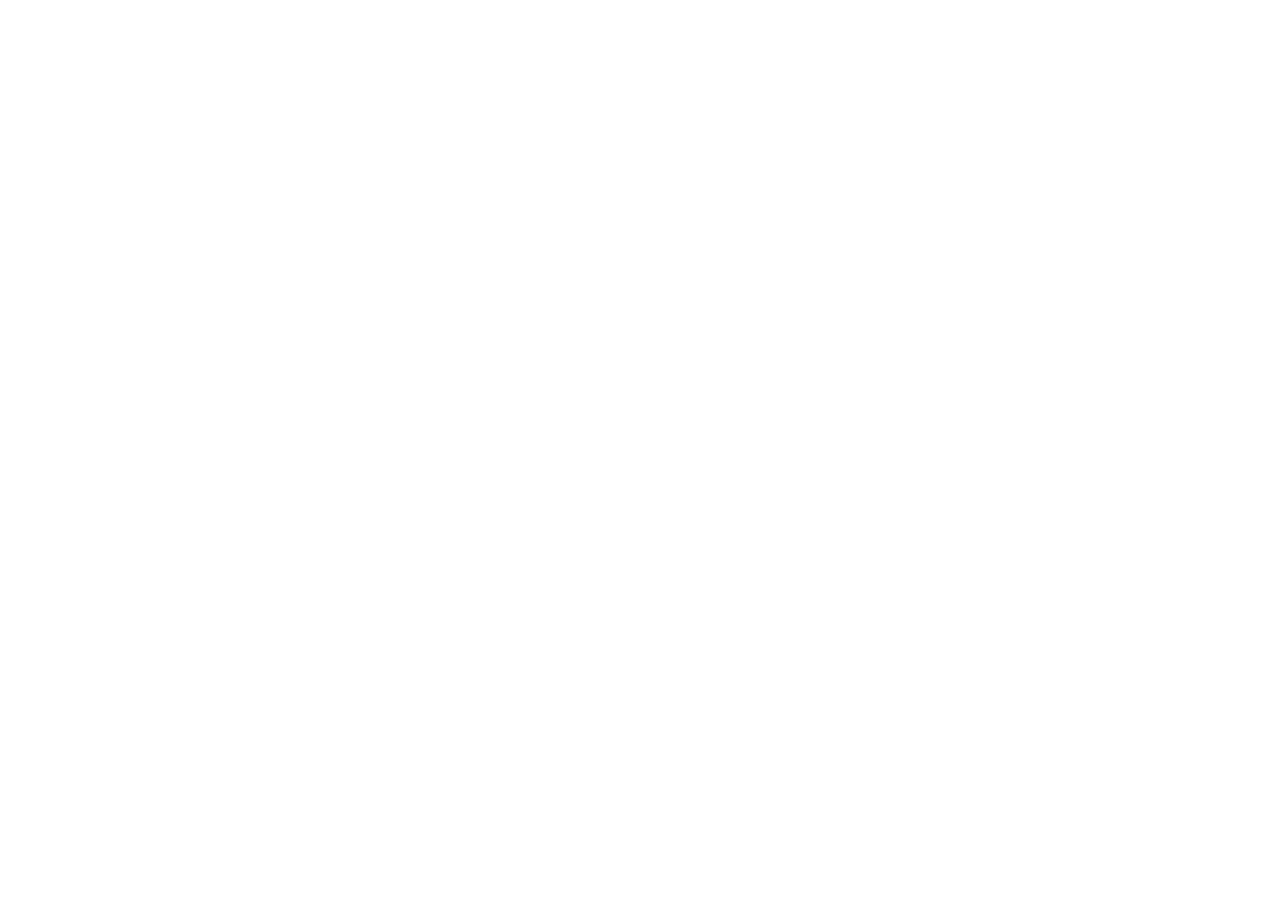
==== index.html @ f60be937 "login" ====
<!DOCTYPE html>
<head>
    <meta charset="UTF-8">
    <meta name="viewport" content="width=device-width, initial-scale=1.0">
    <title>гогираш</title>
    <link rel="stylesheet" href="/css/main.css"> 
</head>

<body>

</body>

</html>
---- css/main.css ----
@import url('https://fonts.googleapis.com/css2?family=Golos+Text:wght@400..900&display=swap');

* {
    margin: 0;
    padding: 0;
}

body {
    font-family: "Golos Text", sans-serif;
    font-weight: 400;
}

a{
    text-decoration: none;
}

img {
    max-width: 100%;
}
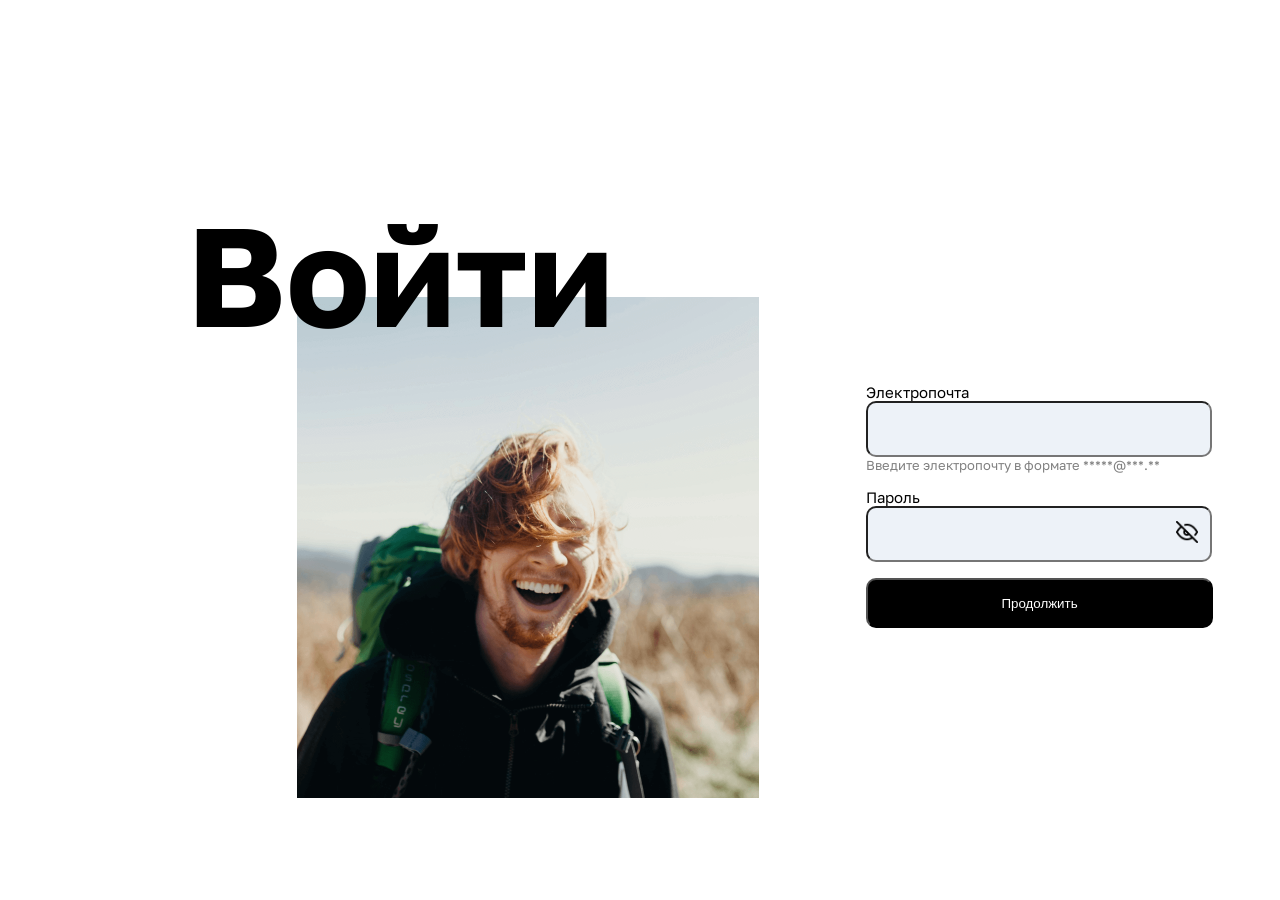
==== commit d861be9b: "login" ====
--- a/index.html
+++ b/index.html
@@ -1,13 +1,43 @@
 <!DOCTYPE html>
+<html lang="en">
 <head>
     <meta charset="UTF-8">
     <meta name="viewport" content="width=device-width, initial-scale=1.0">
-    <title>гогираш</title>
-    <link rel="stylesheet" href="/css/main.css"> 
+    <title>Login</title>
+    <link rel="preconnect" href="https://fonts.googleapis.com">
+    <link rel="preconnect" href="https://fonts.gstatic.com" crossorigin>
+    <link href="https://fonts.googleapis.com/css2?family=Golos+Text:wght@400..900&display=swap" rel="stylesheet">
+
+    <link rel="stylesheet" href="index.css">
 </head>
-
 <body>
-
+    <main>
+        <div>
+            <h1>Войти</h1>
+            <div>
+                <img
+                class="man"
+                srcset="images/man.png,"
+                src="images/man.png" 
+                alt="happy man"
+                >
+            </div>
+        </div>
+        <div class="Login">
+            <div class="email">
+                <p style="margin: 0px;">Электропочта</p>
+                <input class="input" type="text" name="names">
+                <p style="font-size: 13px; margin: 0px; color: gray;">Введите электропочту в формате *****@***.**</p>
+            </div>
+            <div class="password">
+                <p style="margin-top: 15px; margin-bottom: 0px;">Пароль</p>
+                <input class="input_password" type="password" name="pass" style="position: absolute">
+                <img src="images/Eye.png" alt="Eye" class="eye">
+            </div>
+            <div>
+                <button class="button">Продолжить</button>
+            </div>
+        </div>
+    </main>
 </body>
-
 </html>
--- a/index.css
+++ b/index.css
@@ -0,0 +1,83 @@
+body {
+    font-family: "Golos Text", sans-serif;
+    width: 100%;
+}
+
+main {
+    display: flex;  
+}
+
+h1 {
+    position: absolute;
+    font-size: 140px;
+    font-weight: bold;
+    margin-left: 179px;
+    margin-top: 182.37px;
+}
+
+.man {
+    height: 501px;
+    width: 462px;
+    margin-top: 289px;
+    margin-left: 289px;
+}
+
+.Login {
+    /* background-color:beige; */
+    width: 343px;
+    height: 251px;
+    margin-top: 375px;
+    margin-left: 107px;
+    /* gap: 30px; */
+}
+
+
+
+
+.email {
+    font-family: "Golos Text", sans-serif;
+    font-size: 15px;
+}
+
+.input {
+    height: 50px;
+    width: 325px; 
+    background-color: #edf2f8;
+    border-radius: 10px;
+    padding-left: 15px;
+    display: block; 
+}
+
+.password {
+    font-family: "Golos Text", sans-serif;
+    font-size: 15px;
+    height: 90px;
+}
+
+.input_password {
+    height: 50px;
+    width: 325px; 
+    background-color: #edf2f8;
+    border-radius: 10px;
+    padding-left: 15px;
+    display: block;
+}
+.eye {
+    width: 22px;
+    height: 22px;
+    filter: invert(100%);
+    margin-top: 15px;
+    margin-left: 310px;
+}
+
+.button {
+   width: 347px;
+   height: 50px;
+   background-color: black;
+   color: white;
+   padding-right: 16px;
+   padding-left: 16px;
+   border-radius: 10px;
+   margin-top: 0px;
+
+}
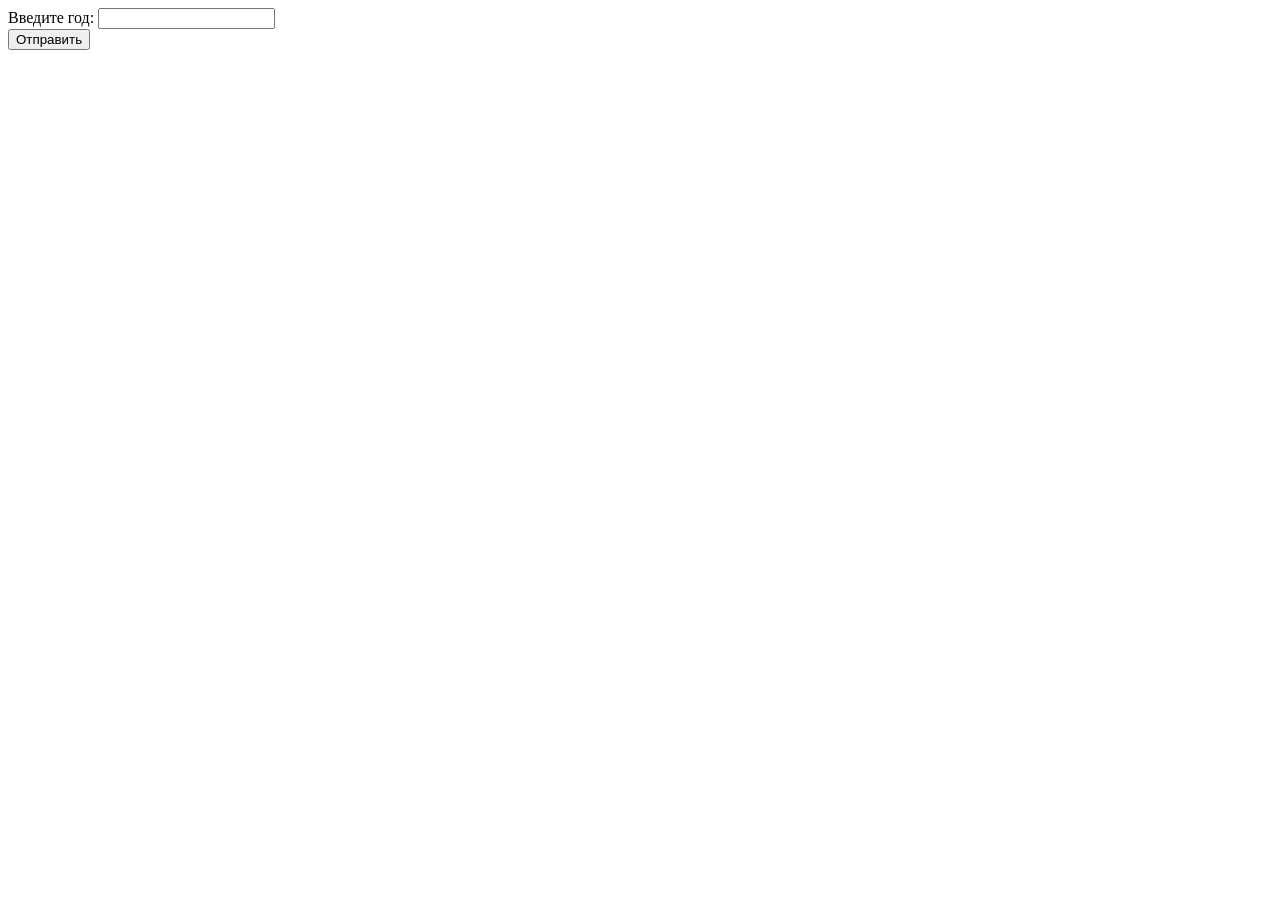
==== commit 46fb3c67: "ex4_num1" ====
--- a/index.html
+++ b/index.html
@@ -3,41 +3,13 @@
 <head>
     <meta charset="UTF-8">
     <meta name="viewport" content="width=device-width, initial-scale=1.0">
-    <title>Login</title>
-    <link rel="preconnect" href="https://fonts.googleapis.com">
-    <link rel="preconnect" href="https://fonts.gstatic.com" crossorigin>
-    <link href="https://fonts.googleapis.com/css2?family=Golos+Text:wght@400..900&display=swap" rel="stylesheet">
-
-    <link rel="stylesheet" href="index.css">
+    <title>test_php</title>
 </head>
 <body>
-    <main>
-        <div>
-            <h1>Войти</h1>
-            <div>
-                <img
-                class="man"
-                srcset="images/man.png,"
-                src="images/man.png" 
-                alt="happy man"
-                >
-            </div>
-        </div>
-        <div class="Login">
-            <div class="email">
-                <p style="margin: 0px;">Электропочта</p>
-                <input class="input" type="text" name="names">
-                <p style="font-size: 13px; margin: 0px; color: gray;">Введите электропочту в формате *****@***.**</p>
-            </div>
-            <div class="password">
-                <p style="margin-top: 15px; margin-bottom: 0px;">Пароль</p>
-                <input class="input_password" type="password" name="pass" style="position: absolute">
-                <img src="images/Eye.png" alt="Eye" class="eye">
-            </div>
-            <div>
-                <button class="button">Продолжить</button>
-            </div>
-        </div>
-    </main>
+    <form action="index.php" method="post">
+    <label>Введите год: <input type="number" name="year"></label>
+    <br>
+    <button type="submit">Отправить</button>
+</form>
 </body>
 </html>
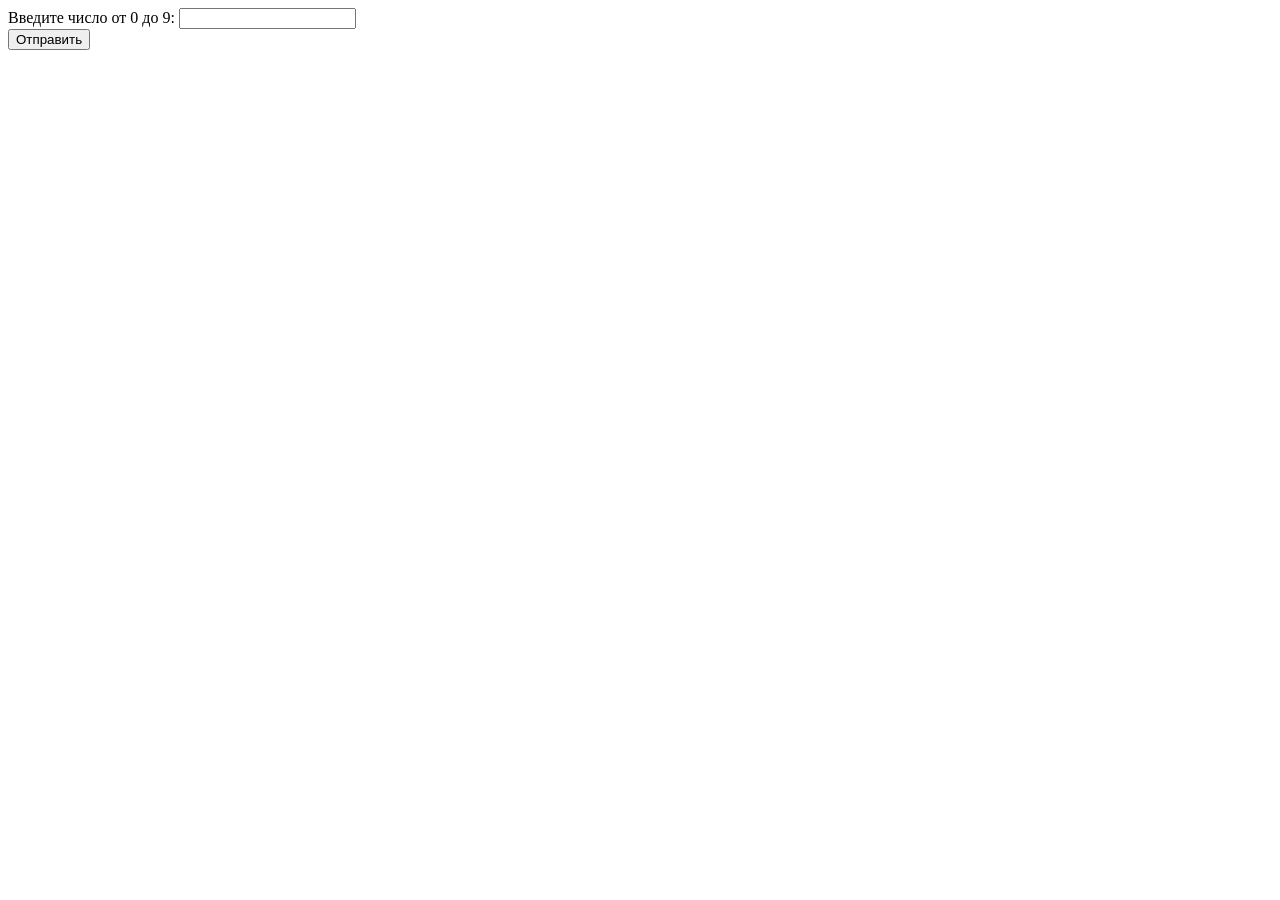
==== commit 55c80d8e: "v2" ====
--- a/index.html
+++ b/index.html
@@ -7,7 +7,7 @@
 </head>
 <body>
     <form action="index.php" method="post">
-    <label>Введите год: <input type="number" name="year"></label>
+    <label>Введите число от 0 до 9: <input type="number" name="digit"></label>
     <br>
     <button type="submit">Отправить</button>
 </form>
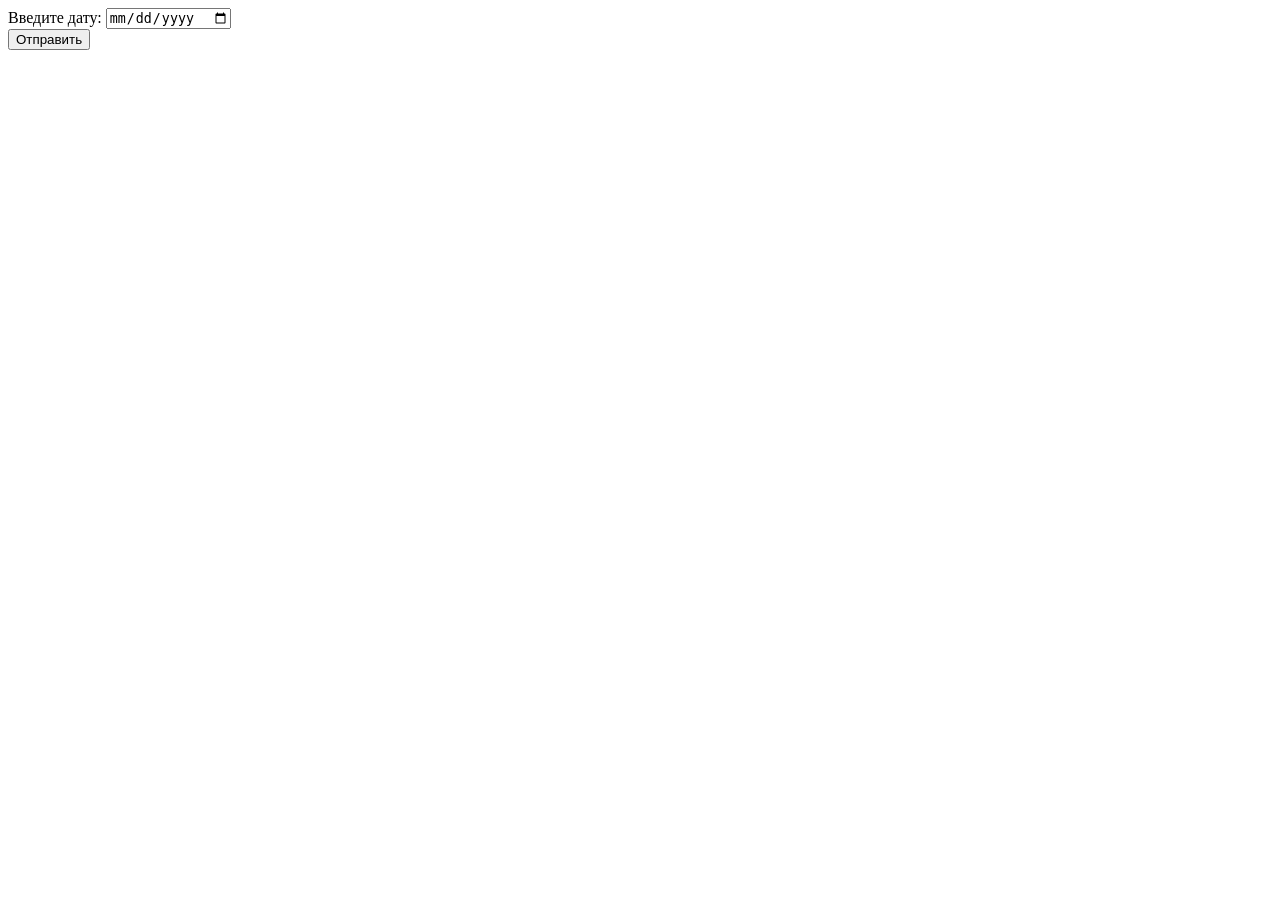
==== commit 4aba834b: "v2" ====
--- a/index.html
+++ b/index.html
@@ -7,7 +7,7 @@
 </head>
 <body>
     <form action="index.php" method="post">
-    <label>Введите число от 0 до 9: <input type="number" name="digit"></label>
+    <label>Введите дату: <input type="date" name="birthdate"></label>
     <br>
     <button type="submit">Отправить</button>
 </form>
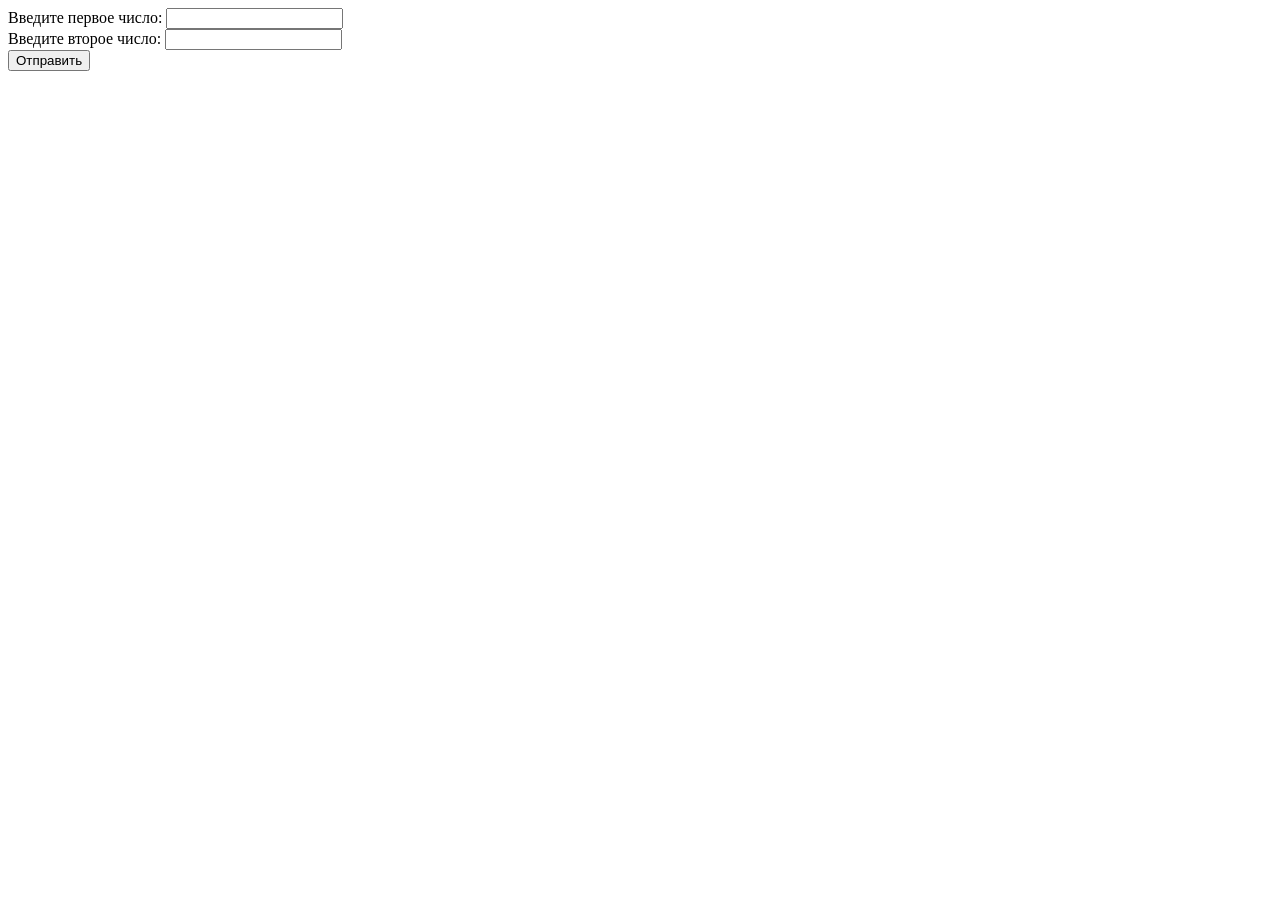
==== commit 5dc1277c: "v2" ====
--- a/index.html
+++ b/index.html
@@ -7,7 +7,9 @@
 </head>
 <body>
     <form action="index.php" method="post">
-    <label>Введите дату: <input type="date" name="birthdate"></label>
+    <label>Введите первое число: <input type="number" name="nums1"></label>
+    <br>
+    <label>Введите второе число: <input type="number" name="nums2"></label>
     <br>
     <button type="submit">Отправить</button>
 </form>
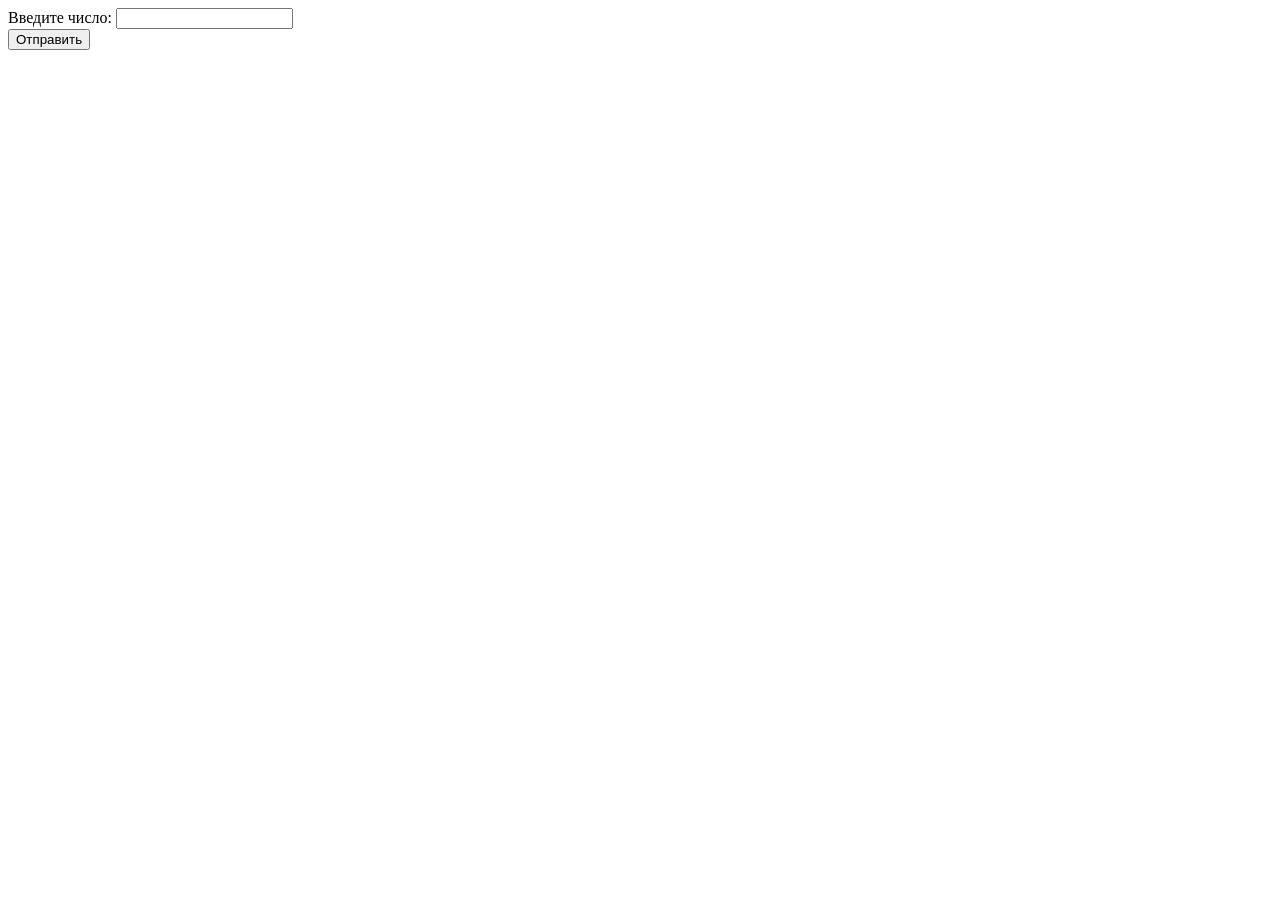
==== commit 6504e2e4: "v2" ====
--- a/index.html
+++ b/index.html
@@ -7,9 +7,7 @@
 </head>
 <body>
     <form action="index.php" method="post">
-    <label>Введите первое число: <input type="number" name="nums1"></label>
-    <br>
-    <label>Введите второе число: <input type="number" name="nums2"></label>
+    <label>Введите число: <input type="number" name="nums"></label>
     <br>
     <button type="submit">Отправить</button>
 </form>
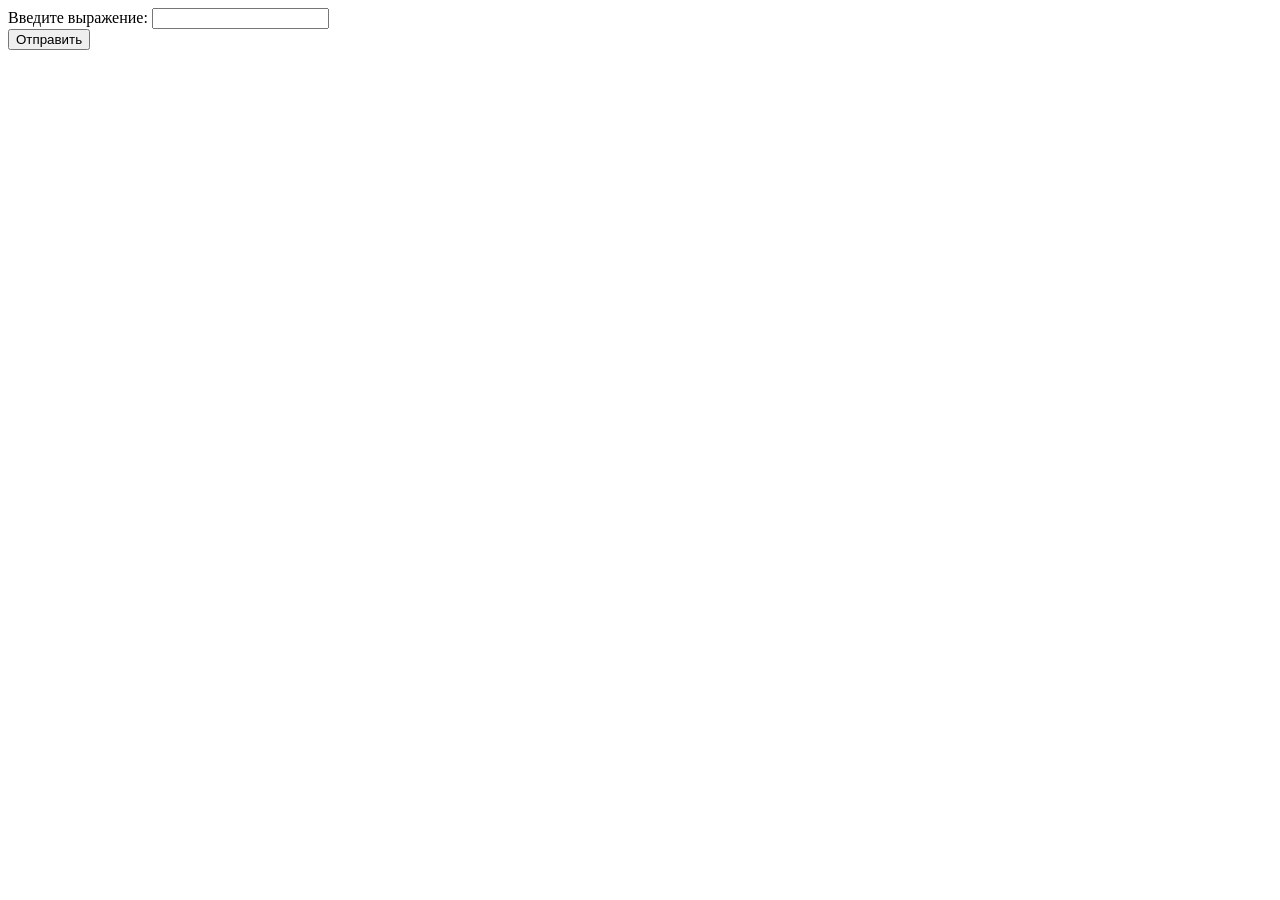
==== commit 603393d3: "v2" ====
--- a/index.html
+++ b/index.html
@@ -7,7 +7,7 @@
 </head>
 <body>
     <form action="index.php" method="post">
-    <label>Введите число: <input type="number" name="nums"></label>
+    <label>Введите выражение: <input type="text" name="expression"></label>
     <br>
     <button type="submit">Отправить</button>
 </form>
